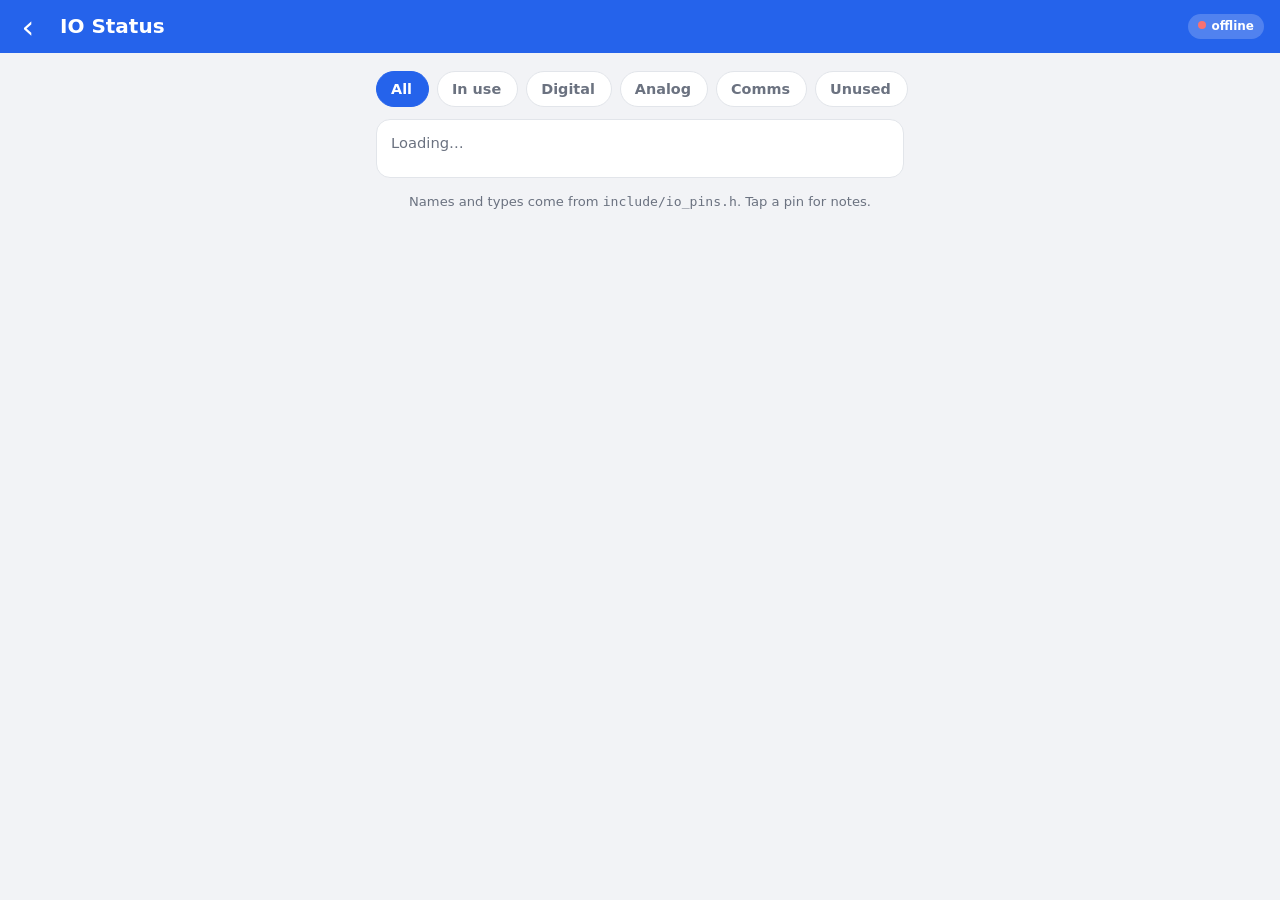
==== data/io.html @ f87aa82b "Initial commit: Gaggia Savant base firmware" ====
<!doctype html>
<html lang="en">
<head>
  <meta charset="utf-8">
  <meta name="viewport" content="width=device-width, initial-scale=1, viewport-fit=cover">
  <meta name="theme-color" content="#2563eb">
  <title>IO Status · Gaggia Savant</title>
  <link rel="stylesheet" href="style.css">
</head>
<body data-page="io">
  <header class="bar">
    <a class="back" href="/" aria-label="Back to dashboard">‹</a>
    <h1>IO Status</h1>
    <span id="conn" class="pill off">offline</span>
  </header>

  <main>
    <div class="chips" id="filters" role="tablist">
      <button class="chip active" data-f="all">All <b></b></button>
      <button class="chip" data-f="used">In use <b></b></button>
      <button class="chip" data-f="Digital">Digital <b></b></button>
      <button class="chip" data-f="Analog">Analog <b></b></button>
      <button class="chip" data-f="Communications">Comms <b></b></button>
      <button class="chip" data-f="Unused">Unused <b></b></button>
    </div>

    <ul id="pins" class="pins"><li class="muted">Loading…</li></ul>
    <p class="muted foot" id="ioFoot">Names and types come from <code>include/io_pins.h</code>. Tap a pin for notes.</p>
  </main>

  <script src="app.js"></script>
</body>
</html>
---- data/style.css ----
/* Mobile-first (portrait phone). Single column, 48px+ touch targets, 16px inputs (no iOS zoom). */
:root {
  --bg: #f2f3f6; --card: #fff; --fg: #1a1f2b; --muted: #6b7280; --line: #e2e5ea;
  --accent: #2563eb; --accent-fg: #fff; --ok: #16a34a; --warn: #d97706; --bad: #dc2626;
  --radius: 14px;
  color-scheme: light;
}
@media (prefers-color-scheme: dark) {
  :root {
    --bg: #0f1218; --card: #1a1e26; --fg: #e7e9ee; --muted: #9aa1ad; --line: #2a303b;
    --accent: #3b82f6; color-scheme: dark;
  }
}
* { box-sizing: border-box; -webkit-tap-highlight-color: transparent; }
html { -webkit-text-size-adjust: 100%; }
body {
  margin: 0; min-height: 100vh; background: var(--bg); color: var(--fg);
  font: 16px/1.45 system-ui, -apple-system, "Segoe UI", Roboto, sans-serif;
  padding-bottom: env(safe-area-inset-bottom, 0px);
}

/* ---- top bar ---- */
.bar {
  position: sticky; top: 0; z-index: 5; display: flex; align-items: center; gap: 10px;
  padding: calc(12px + env(safe-area-inset-top, 0px)) 16px 12px;
  background: var(--accent); color: var(--accent-fg);
}
.bar h1 { flex: 1; margin: 0; font-size: 1.25rem; font-weight: 700; white-space: nowrap;
          overflow: hidden; text-overflow: ellipsis; }
.back { color: inherit; text-decoration: none; font-size: 2rem; line-height: 1;
        width: 44px; height: 44px; margin: -8px 0 -8px -10px; display: grid; place-items: center; }
.pill { flex: none; font-size: .75rem; font-weight: 700; padding: 4px 10px; border-radius: 99px;
        background: rgba(255,255,255,.2); }
.pill::before { content: ""; display: inline-block; width: 8px; height: 8px; border-radius: 50%;
                margin-right: 6px; vertical-align: 1px; background: #f87171; }
.pill.on::before { background: #4ade80; } .pill.ap::before { background: #fbbf24; }

main { max-width: 560px; margin: 0 auto; padding: 16px; }
.sub { margin: 0 0 14px; color: var(--muted); text-align: center; font-size: .9rem; }

/* ---- dashboard tiles ---- */
.tiles { display: grid; gap: 12px; margin-bottom: 16px; }
.tile {
  display: grid; grid-template-columns: 56px 1fr; grid-template-rows: auto auto; align-items: center;
  column-gap: 14px; min-height: 88px; padding: 16px 18px; border-radius: var(--radius);
  background: var(--card); border: 1px solid var(--line); color: var(--fg); text-decoration: none;
  box-shadow: 0 1px 2px rgba(0,0,0,.04);
  transition: transform .08s, background .15s;
}
.tile:active { transform: scale(.98); background: color-mix(in srgb, var(--accent) 8%, var(--card)); }
.tile svg { grid-row: 1 / 3; width: 56px; height: 56px; padding: 13px; border-radius: 14px;
            background: color-mix(in srgb, var(--accent) 14%, transparent);
            fill: none; stroke: var(--accent); stroke-width: 2; stroke-linecap: round; stroke-linejoin: round; }
.tile svg circle { fill: var(--accent); stroke: none; }
.tile span { font-size: 1.2rem; font-weight: 700; align-self: end; }
.tile small { color: var(--muted); align-self: start; white-space: nowrap; overflow: hidden; text-overflow: ellipsis; }
.tile { position: relative; padding-right: 40px; }
.tile::after { content: "›"; position: absolute; right: 18px; top: 50%; transform: translateY(-50%);
               font-size: 1.8rem; color: var(--muted); }

/* ---- cards ---- */
.card { background: var(--card); border: 1px solid var(--line); border-radius: var(--radius);
        padding: 16px; margin-bottom: 14px; }
.card h2 { margin: 0 0 12px; font-size: .8rem; text-transform: uppercase; letter-spacing: .06em;
           color: var(--muted); font-weight: 700; }
.card-head { display: flex; align-items: center; justify-content: space-between; margin-bottom: 8px; }
.card-head h2 { margin: 0; }
.muted { color: var(--muted); margin: 0 0 12px; font-size: .92rem; }

.kv { margin: 0; display: grid; grid-template-columns: auto 1fr; font-variant-numeric: tabular-nums; }
.kv dt, .kv dd { padding: 9px 0; border-bottom: 1px solid var(--line); margin: 0; }
.kv dt { color: var(--muted); padding-right: 12px; }
.kv dd { text-align: right; word-break: break-word; }
.kv dt:last-of-type, .kv dd:last-of-type { border-bottom: 0; }

/* ---- forms ---- */
form { display: grid; gap: 12px; }
input[type=text], input:not([type]), input[type=password], select {
  width: 100%; font: inherit; font-size: 16px; min-height: 50px; padding: 12px 14px;
  border-radius: 10px; border: 1px solid var(--line); background: var(--bg); color: var(--fg);
}
input:focus { outline: 2px solid var(--accent); outline-offset: 1px; }
button {
  width: 100%; min-height: 50px; font: inherit; font-weight: 700; border: 0; border-radius: 10px;
  cursor: pointer; background: var(--line); color: var(--fg);
}
button:active { filter: brightness(.92); }
button.primary { background: var(--accent); color: var(--accent-fg); }
button.danger { background: color-mix(in srgb, var(--bad) 12%, transparent); color: var(--bad); }
button.danger.armed { background: var(--bad); color: #fff; }
button.ghost { background: transparent; color: var(--accent); border: 1px solid var(--accent); }
button.small { width: auto; min-height: 36px; padding: 0 16px; font-size: .9rem; }
button:disabled { opacity: .5; }
.check { display: flex; align-items: center; gap: 10px; color: var(--muted); min-height: 32px; }
.check input { width: 20px; height: 20px; margin: 0; accent-color: var(--accent); }

/* segmented control */
.seg { display: grid; grid-template-columns: 1fr 1fr; background: var(--bg); border-radius: 10px;
       padding: 4px; border: 1px solid var(--line); }
.seg input { position: absolute; opacity: 0; pointer-events: none; }
.seg span { display: grid; place-items: center; min-height: 42px; border-radius: 7px; font-weight: 600;
            color: var(--muted); }
.seg input:checked + span { background: var(--card); color: var(--fg); box-shadow: 0 1px 3px rgba(0,0,0,.12); }

/* file picker */
.file { position: relative; display: grid; place-items: center; min-height: 64px; padding: 12px;
        border: 2px dashed var(--line); border-radius: 10px; color: var(--muted); text-align: center;
        word-break: break-all; }
.file.has { border-color: var(--accent); color: var(--fg); }
.file input { position: absolute; inset: 0; opacity: 0; width: 100%; height: 100%; }
.hint { margin: -4px 0 0; font-size: .82rem; }

/* progress */
.bar-track { height: 10px; background: var(--line); border-radius: 5px; overflow: hidden; margin: 16px 0 8px; }
.bar-track span { display: block; height: 100%; width: 0; background: var(--accent); transition: width .2s; }

/* network list */
.list { list-style: none; margin: 0; padding: 0; }
.list li { display: flex; align-items: center; gap: 12px; min-height: 52px; padding: 6px 2px;
           border-bottom: 1px solid var(--line); }
.list li:last-child { border-bottom: 0; }
.list li.net { cursor: pointer; } .list li.net:active { background: var(--bg); }
.list .name { flex: 1; overflow: hidden; text-overflow: ellipsis; white-space: nowrap; font-weight: 600; }
.list .lock { width: 16px; color: var(--muted); }
.sig { display: inline-flex; align-items: flex-end; gap: 2px; height: 16px; }
.sig i { width: 4px; background: var(--line); border-radius: 1px; }
.sig i:nth-child(1) { height: 25%; } .sig i:nth-child(2) { height: 50%; }
.sig i:nth-child(3) { height: 75%; } .sig i:nth-child(4) { height: 100%; }
.sig i.on { background: var(--accent); }

#toast { position: fixed; left: 16px; right: 16px; bottom: calc(20px + env(safe-area-inset-bottom, 0px));
         max-width: 528px; margin: 0 auto; background: var(--fg); color: var(--bg); padding: 14px 16px;
         border-radius: 12px; opacity: 0; transform: translateY(10px); transition: .25s; pointer-events: none;
         text-align: center; z-index: 10; }
#toast.show { opacity: 1; transform: none; }

/* ---- IO status page ---- */
.chips { display: flex; gap: 8px; overflow-x: auto; padding: 2px 0 12px; margin: 0 -16px; padding-inline: 16px;
         scrollbar-width: none; }
.chips::-webkit-scrollbar { display: none; }
.chip { width: auto; flex: none; min-height: 36px; padding: 0 14px; border-radius: 99px; font-size: .9rem;
        font-weight: 600; background: var(--card); color: var(--muted); border: 1px solid var(--line); }
.chip b { font-weight: 600; opacity: .7; margin-left: 2px; }
.chip.active { background: var(--accent); color: var(--accent-fg); border-color: var(--accent); }
.pins { list-style: none; margin: 0; padding: 0; background: var(--card); border: 1px solid var(--line);
        border-radius: var(--radius); overflow: hidden; }
.pins > li { padding: 12px 14px; border-bottom: 1px solid var(--line); }
.pins > li:last-child { border-bottom: 0; }
.pin { display: grid; grid-template-columns: 48px 1fr auto; gap: 12px; align-items: center; cursor: pointer; }
.pin.unused { opacity: .55; }
.gp { display: grid; place-items: center; height: 40px; border-radius: 10px; background: var(--bg);
      font-weight: 700; font-variant-numeric: tabular-nums; font-size: 1.05rem; line-height: 1; }
.gp small { display: block; font-size: .6rem; color: var(--muted); font-weight: 600; margin-bottom: 2px; }
.pn { min-width: 0; }
.pn .nm { font-weight: 700; overflow: hidden; text-overflow: ellipsis; white-space: nowrap; }
.pn .meta { display: flex; flex-wrap: wrap; gap: 4px 8px; font-size: .78rem; color: var(--muted); margin-top: 2px; }
.ty { font-weight: 700; }
.ty.Digital { color: #2563eb; } .ty.Analog { color: #9333ea; } .ty.Communications { color: #0d9488; }
@media (prefers-color-scheme: dark) {
  .ty.Digital { color: #60a5fa; } .ty.Analog { color: #c084fc; } .ty.Communications { color: #2dd4bf; }
}
.st { text-align: right; font-variant-numeric: tabular-nums; }
.lv { display: inline-block; min-width: 52px; text-align: center; padding: 5px 10px; border-radius: 8px;
      font-weight: 800; font-size: .85rem; letter-spacing: .03em; }
.lv.hi { background: color-mix(in srgb, var(--ok) 18%, transparent); color: var(--ok); }
.lv.lo { background: var(--bg); color: var(--muted); }
.lv.na { background: transparent; color: var(--muted); font-weight: 600; }
.av { font-weight: 800; font-size: 1.05rem; } .av small { display: block; font-size: .72rem; color: var(--muted); font-weight: 500; }
.pnotes { display: none; margin: 8px 0 0 60px; font-size: .85rem; color: var(--muted); }
.pnotes code { font-size: .8rem; }
li.open .pnotes { display: block; }
.warn { color: var(--warn); }
.foot { text-align: center; margin-top: 14px; font-size: .82rem; }
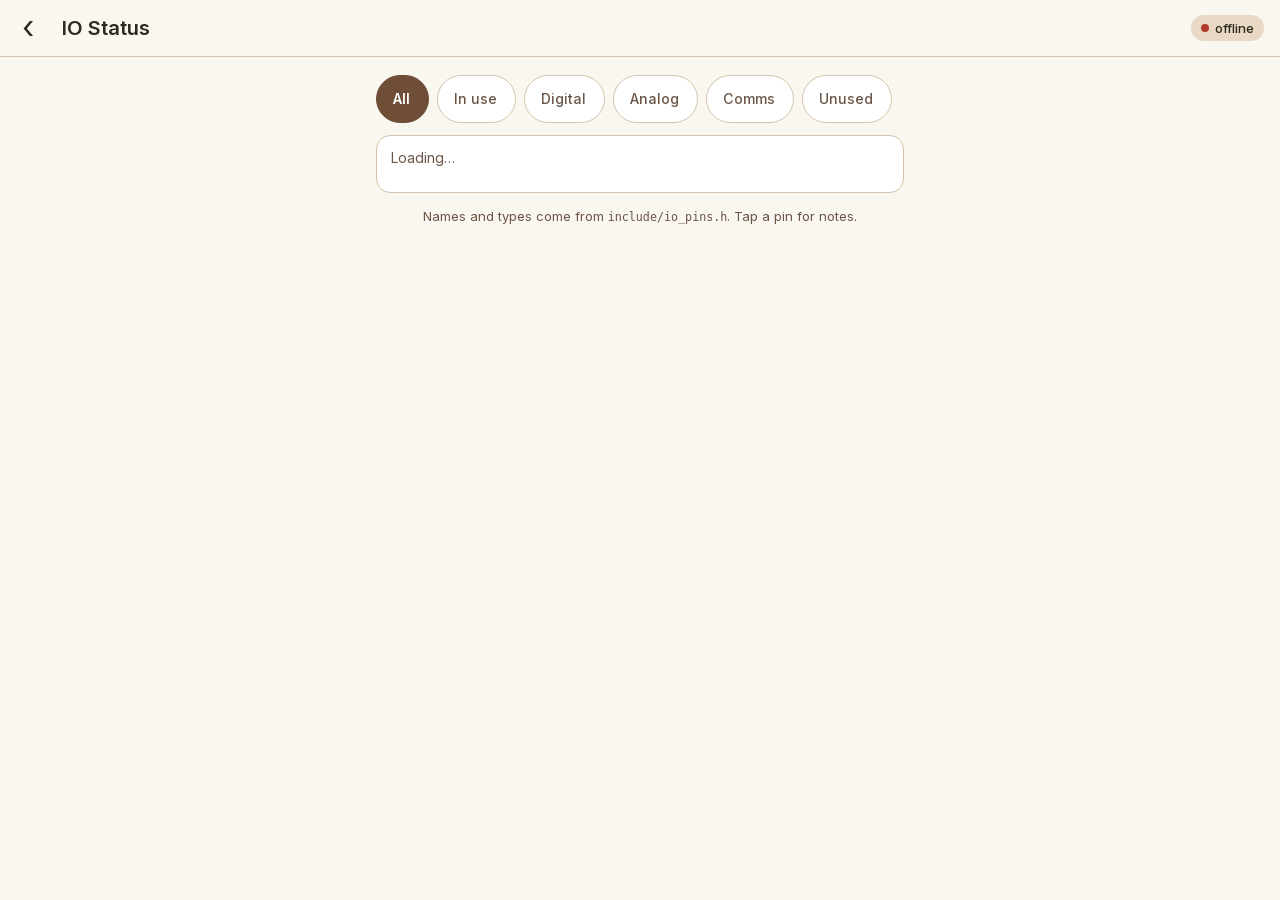
==== commit cc958a38: "Add style guide and update interface to have booth light and dark themes" ====
--- a/data/io.html
+++ b/data/io.html
@@ -3,8 +3,10 @@
 <head>
   <meta charset="utf-8">
   <meta name="viewport" content="width=device-width, initial-scale=1, viewport-fit=cover">
-  <meta name="theme-color" content="#2563eb">
-  <title>IO Status · Gaggia Savant</title>
+  <meta name="theme-color" content="#FAF6F0" media="(prefers-color-scheme: light)">
+  <meta name="theme-color" content="#121110" media="(prefers-color-scheme: dark)">
+  <script>try{var t=localStorage.getItem("theme");if(t==="light"||t==="dark")document.documentElement.dataset.theme=t}catch(e){}</script>
+  <title>IO Status · Gaggia Guru</title>
   <link rel="stylesheet" href="style.css">
 </head>
 <body data-page="io">
--- a/data/style.css
+++ b/data/style.css
@@ -1,173 +1,258 @@
-/* Mobile-first (portrait phone). Single column, 48px+ touch targets, 16px inputs (no iOS zoom). */
+/* Gaggia Guru dashboard. Colors, type and components follow docs/design_guide.md:
+   use only the tokens below in components (no raw hex), one accent-filled primary
+   action per screen, status colors only for real machine states (always with icon + label).
+   Mobile-first (portrait phone). 48px touch targets, 16px inputs (no iOS zoom). */
+
+@font-face {
+  font-family: "Inter";
+  src: url("fonts/Inter.woff2") format("woff2");   /* Latin subset, variable 400-600 */
+  font-weight: 400 600; font-style: normal; font-display: swap;
+}
+
+/* ---- tokens: light (default) ---- */
 :root {
-  --bg: #f2f3f6; --card: #fff; --fg: #1a1f2b; --muted: #6b7280; --line: #e2e5ea;
-  --accent: #2563eb; --accent-fg: #fff; --ok: #16a34a; --warn: #d97706; --bad: #dc2626;
+  --bg: #FAF6F0; --surface: #FFFFFF; --surface-raised: #E8D8C4;
+  --border: #D6C4AE; --text: #2C2B20; --text-secondary: #6B5546;
+  --accent: #6F4E37; --on-accent: #FFFFFF;
+  --success: #4F7942; --warning: #A8521F; --error: #B23A2E;
+  --hero: var(--text);                       /* hero readings: text in light mode */
+  --chart-temp: var(--accent); --chart-pressure: #2F6690;
   --radius: 14px;
   color-scheme: light;
 }
+/* ---- tokens: dark (system setting, unless the user picked Light) ---- */
 @media (prefers-color-scheme: dark) {
-  :root {
-    --bg: #0f1218; --card: #1a1e26; --fg: #e7e9ee; --muted: #9aa1ad; --line: #2a303b;
-    --accent: #3b82f6; color-scheme: dark;
+  :root:not([data-theme="light"]) {
+    --bg: #121110; --surface: #2B1B14; --surface-raised: #3A2E26;
+    --border: #3A2E26; --text: #F3E7D6; --text-secondary: #BFAE9F;
+    --accent: #D79C2B; --on-accent: #121110; --accent-highlight: #E1C78F;
+    --success: #5CB87E; --warning: #F0B35A; --error: #E65F5F;
+    --hero: var(--accent-highlight); --chart-pressure: #7FB3D5;
+    color-scheme: dark;
   }
 }
+/* ---- tokens: dark (manual toggle) — keep identical to the block above ---- */
+:root[data-theme="dark"] {
+  --bg: #121110; --surface: #2B1B14; --surface-raised: #3A2E26;
+  --border: #3A2E26; --text: #F3E7D6; --text-secondary: #BFAE9F;
+  --accent: #D79C2B; --on-accent: #121110; --accent-highlight: #E1C78F;
+  --success: #5CB87E; --warning: #F0B35A; --error: #E65F5F;
+  --hero: var(--accent-highlight); --chart-pressure: #7FB3D5;
+  color-scheme: dark;
+}
+
+[hidden] { display: none !important; }
 * { box-sizing: border-box; -webkit-tap-highlight-color: transparent; }
 html { -webkit-text-size-adjust: 100%; }
 body {
-  margin: 0; min-height: 100vh; background: var(--bg); color: var(--fg);
-  font: 16px/1.45 system-ui, -apple-system, "Segoe UI", Roboto, sans-serif;
+  margin: 0; min-height: 100vh; background: var(--bg); color: var(--text);
+  font: 400 15px/1.45 "Inter", system-ui, -apple-system, "Segoe UI", Roboto, sans-serif;
   padding-bottom: env(safe-area-inset-bottom, 0px);
 }
-
-/* ---- top bar ---- */
+/* tabular figures on readings and times only (Inter's tnum also widens hyphens in prose) */
+.kv dd, .gauge, .gp, .st, .chip b { font-variant-numeric: tabular-nums; }
+:focus-visible { outline: 2px solid var(--accent); outline-offset: 2px; }
+code { font-size: .9em; }
+
+/* ---- status icons (mask, so they take the current text color) ---- */
+.ico { flex: none; display: inline-block; width: 18px; height: 18px; background: currentColor;
+       -webkit-mask: var(--ico) center / contain no-repeat; mask: var(--ico) center / contain no-repeat; }
+.ico.sm { width: 14px; height: 14px; }
+.ico-warn  { --ico: url("data:image/svg+xml,<svg xmlns='http://www.w3.org/2000/svg' viewBox='0 0 24 24'><path fill-rule='evenodd' d='M12 2 1 21h22L12 2zm-1 7h2v6h-2V9zm0 8h2v2h-2v-2z'/></svg>"); }
+.ico-error { --ico: url("data:image/svg+xml,<svg xmlns='http://www.w3.org/2000/svg' viewBox='0 0 24 24'><path fill-rule='evenodd' d='M12 2a10 10 0 1 0 0 20 10 10 0 0 0 0-20zm-1 5h2v7h-2V7zm0 9h2v2h-2v-2z'/></svg>"); }
+.ico-ok    { --ico: url("data:image/svg+xml,<svg xmlns='http://www.w3.org/2000/svg' viewBox='0 0 24 24'><path fill-rule='evenodd' d='M12 2a10 10 0 1 0 0 20 10 10 0 0 0 0-20zm-1.2 14.2-4.3-4.3 1.4-1.4 2.9 2.9 6-6 1.4 1.4-7.4 7.4z'/></svg>"); }
+
+/* ---- top bar (calm: page background, not accent) ---- */
 .bar {
   position: sticky; top: 0; z-index: 5; display: flex; align-items: center; gap: 10px;
-  padding: calc(12px + env(safe-area-inset-top, 0px)) 16px 12px;
-  background: var(--accent); color: var(--accent-fg);
-}
-.bar h1 { flex: 1; margin: 0; font-size: 1.25rem; font-weight: 700; white-space: nowrap;
+  padding: calc(10px + env(safe-area-inset-top, 0px)) 16px 10px;
+  background: var(--bg); color: var(--text); border-bottom: 1px solid var(--border);
+}
+.bar h1 { flex: 1; margin: 0; font-size: 20px; font-weight: 600; white-space: nowrap;
           overflow: hidden; text-overflow: ellipsis; }
-.back { color: inherit; text-decoration: none; font-size: 2rem; line-height: 1;
-        width: 44px; height: 44px; margin: -8px 0 -8px -10px; display: grid; place-items: center; }
-.pill { flex: none; font-size: .75rem; font-weight: 700; padding: 4px 10px; border-radius: 99px;
-        background: rgba(255,255,255,.2); }
-.pill::before { content: ""; display: inline-block; width: 8px; height: 8px; border-radius: 50%;
-                margin-right: 6px; vertical-align: 1px; background: #f87171; }
-.pill.on::before { background: #4ade80; } .pill.ap::before { background: #fbbf24; }
+.back { color: inherit; text-decoration: none; font-size: 32px; line-height: 1; border-radius: 10px;
+        width: 48px; height: 48px; margin: -6px 0 -6px -12px; display: grid; place-items: center; }
+/* connection: colored dot + text label */
+.pill { flex: none; display: inline-flex; align-items: center; gap: 6px; font-size: 13px; font-weight: 500;
+        padding: 4px 10px; border-radius: 99px; background: var(--surface-raised); color: var(--text); }
+.pill::before { content: ""; width: 8px; height: 8px; border-radius: 50%; background: var(--error); }
+.pill.on::before { background: var(--success); } .pill.ap::before { background: var(--warning); }
 
 main { max-width: 560px; margin: 0 auto; padding: 16px; }
-.sub { margin: 0 0 14px; color: var(--muted); text-align: center; font-size: .9rem; }
+.sub { margin: 0 0 14px; color: var(--text-secondary); text-align: center; font-size: 13px; }
+
+/* ---- critical / warning banner, directly under the header ---- */
+.banner { display: flex; gap: 12px; align-items: flex-start; margin: 0 0 14px; padding: 14px 16px;
+          border-radius: var(--radius); background: var(--surface); border: 1px solid var(--warning);
+          border-left-width: 6px; }
+.banner .ico { width: 22px; height: 22px; color: var(--warning); margin-top: 1px; }
+.banner b { display: block; font-size: 15px; font-weight: 600; color: var(--warning); }
+.banner p { margin: 2px 0 0; color: var(--text); }
+.banner.bad { border-color: var(--error); }
+.banner.bad .ico, .banner.bad b { color: var(--error); }
 
 /* ---- dashboard tiles ---- */
-.tiles { display: grid; gap: 12px; margin-bottom: 16px; }
+.tiles { display: grid; gap: 12px; margin-bottom: 14px; }
 .tile {
-  display: grid; grid-template-columns: 56px 1fr; grid-template-rows: auto auto; align-items: center;
-  column-gap: 14px; min-height: 88px; padding: 16px 18px; border-radius: var(--radius);
-  background: var(--card); border: 1px solid var(--line); color: var(--fg); text-decoration: none;
-  box-shadow: 0 1px 2px rgba(0,0,0,.04);
-  transition: transform .08s, background .15s;
-}
-.tile:active { transform: scale(.98); background: color-mix(in srgb, var(--accent) 8%, var(--card)); }
-.tile svg { grid-row: 1 / 3; width: 56px; height: 56px; padding: 13px; border-radius: 14px;
-            background: color-mix(in srgb, var(--accent) 14%, transparent);
-            fill: none; stroke: var(--accent); stroke-width: 2; stroke-linecap: round; stroke-linejoin: round; }
-.tile svg circle { fill: var(--accent); stroke: none; }
-.tile span { font-size: 1.2rem; font-weight: 700; align-self: end; }
-.tile small { color: var(--muted); align-self: start; white-space: nowrap; overflow: hidden; text-overflow: ellipsis; }
-.tile { position: relative; padding-right: 40px; }
-.tile::after { content: "›"; position: absolute; right: 18px; top: 50%; transform: translateY(-50%);
-               font-size: 1.8rem; color: var(--muted); }
+  position: relative; display: grid; grid-template-columns: 52px 1fr; grid-template-rows: auto auto;
+  align-items: center; column-gap: 14px; min-height: 84px; padding: 16px 40px 16px 16px;
+  border-radius: var(--radius); background: var(--surface); border: 1px solid var(--border);
+  color: var(--text); text-decoration: none; transition: transform .08s, background .15s;
+}
+.tile:active { transform: scale(.98); background: var(--surface-raised); }
+.tile svg { grid-row: 1 / 3; width: 52px; height: 52px; padding: 13px; border-radius: 12px;
+            background: var(--surface-raised); fill: none; stroke: var(--text-secondary); stroke-width: 2;
+            stroke-linecap: round; stroke-linejoin: round; }
+.tile svg circle { fill: var(--text-secondary); stroke: none; }
+.tile span { font-size: 17px; font-weight: 600; align-self: end; }
+.tile small { font-size: 13px; color: var(--text-secondary); align-self: start;
+              white-space: nowrap; overflow: hidden; text-overflow: ellipsis; }
+.tile::after { content: "›"; position: absolute; right: 16px; top: 50%; transform: translateY(-50%);
+               font-size: 28px; color: var(--text-secondary); }
 
 /* ---- cards ---- */
-.card { background: var(--card); border: 1px solid var(--line); border-radius: var(--radius);
+.card { background: var(--surface); border: 1px solid var(--border); border-radius: var(--radius);
         padding: 16px; margin-bottom: 14px; }
-.card h2 { margin: 0 0 12px; font-size: .8rem; text-transform: uppercase; letter-spacing: .06em;
-           color: var(--muted); font-weight: 700; }
-.card-head { display: flex; align-items: center; justify-content: space-between; margin-bottom: 8px; }
+.card h2 { margin: 0 0 12px; font-size: 15px; font-weight: 600; color: var(--text); }
+.card-head { display: flex; align-items: center; justify-content: space-between; gap: 8px; margin-bottom: 10px; }
 .card-head h2 { margin: 0; }
-.muted { color: var(--muted); margin: 0 0 12px; font-size: .92rem; }
-
-.kv { margin: 0; display: grid; grid-template-columns: auto 1fr; font-variant-numeric: tabular-nums; }
-.kv dt, .kv dd { padding: 9px 0; border-bottom: 1px solid var(--line); margin: 0; }
-.kv dt { color: var(--muted); padding-right: 12px; }
+.muted { color: var(--text-secondary); margin: 0 0 12px; font-size: 14px; }
+
+.kv { margin: 0; display: grid; grid-template-columns: auto 1fr; }
+.kv dt, .kv dd { padding: 9px 0; border-bottom: 1px solid var(--border); margin: 0; }
+.kv dt { color: var(--text-secondary); padding-right: 12px; font-size: 14px; }
 .kv dd { text-align: right; word-break: break-word; }
 .kv dt:last-of-type, .kv dd:last-of-type { border-bottom: 0; }
 
 /* ---- forms ---- */
 form { display: grid; gap: 12px; }
-input[type=text], input:not([type]), input[type=password], select {
-  width: 100%; font: inherit; font-size: 16px; min-height: 50px; padding: 12px 14px;
-  border-radius: 10px; border: 1px solid var(--line); background: var(--bg); color: var(--fg);
-}
-input:focus { outline: 2px solid var(--accent); outline-offset: 1px; }
+input[type=text], input:not([type]), input[type=password], input[type=number], select {
+  width: 100%; font: inherit; font-size: 16px; min-height: 48px; padding: 11px 14px;
+  border-radius: 10px; border: 1px solid var(--text-secondary);   /* inputs need a 3:1 outline */
+  background: var(--bg); color: var(--text);
+}
+::placeholder { color: var(--text-secondary); opacity: 1; }
+input:focus { outline: 2px solid var(--accent); outline-offset: 2px; }
+
+/* buttons: default = secondary (outline); .primary = the one accent-filled action per screen */
 button {
-  width: 100%; min-height: 50px; font: inherit; font-weight: 700; border: 0; border-radius: 10px;
-  cursor: pointer; background: var(--line); color: var(--fg);
-}
-button:active { filter: brightness(.92); }
-button.primary { background: var(--accent); color: var(--accent-fg); }
-button.danger { background: color-mix(in srgb, var(--bad) 12%, transparent); color: var(--bad); }
-button.danger.armed { background: var(--bad); color: #fff; }
-button.ghost { background: transparent; color: var(--accent); border: 1px solid var(--accent); }
-button.small { width: auto; min-height: 36px; padding: 0 16px; font-size: .9rem; }
-button:disabled { opacity: .5; }
-.check { display: flex; align-items: center; gap: 10px; color: var(--muted); min-height: 32px; }
-.check input { width: 20px; height: 20px; margin: 0; accent-color: var(--accent); }
-
-/* segmented control */
-.seg { display: grid; grid-template-columns: 1fr 1fr; background: var(--bg); border-radius: 10px;
-       padding: 4px; border: 1px solid var(--line); }
+  width: 100%; min-height: 48px; font: inherit; font-size: 15px; font-weight: 600; border-radius: 12px;
+  cursor: pointer; background: transparent; color: var(--accent); border: 1px solid var(--accent);
+}
+button:active { background: var(--surface-raised); }
+button.primary { background: var(--accent); color: var(--on-accent); border-color: var(--accent); font-size: 17px; }
+button.primary:active { filter: brightness(.92); }
+/* two-tap confirm (destructive): the armed state is a real warning, so it uses error + label */
+button.armed { color: var(--error); border: 2px solid var(--error); }
+button.small { width: auto; padding: 0 18px; }
+button:disabled { opacity: .4; cursor: default; }
+.check { display: flex; align-items: center; gap: 12px; color: var(--text-secondary); min-height: 48px; }
+.check input { width: 22px; height: 22px; margin: 0; accent-color: var(--accent); }
+
+/* segmented control (a toggle: 3:1 outline, selected segment = accent like an active tab) */
+.seg { display: grid; grid-auto-flow: column; grid-auto-columns: 1fr; gap: 4px; padding: 4px;
+       background: var(--bg); border-radius: 12px; border: 1px solid var(--text-secondary); }
+.seg label { position: relative; }
 .seg input { position: absolute; opacity: 0; pointer-events: none; }
-.seg span { display: grid; place-items: center; min-height: 42px; border-radius: 7px; font-weight: 600;
-            color: var(--muted); }
-.seg input:checked + span { background: var(--card); color: var(--fg); box-shadow: 0 1px 3px rgba(0,0,0,.12); }
+.seg span { display: grid; place-items: center; min-height: 44px; border-radius: 9px; font-weight: 500;
+            color: var(--text-secondary); cursor: pointer; }
+.seg input:checked + span { background: var(--accent); color: var(--on-accent); font-weight: 600; }
+.seg input:focus-visible + span { outline: 2px solid var(--accent); outline-offset: 2px; }
 
 /* file picker */
 .file { position: relative; display: grid; place-items: center; min-height: 64px; padding: 12px;
-        border: 2px dashed var(--line); border-radius: 10px; color: var(--muted); text-align: center;
-        word-break: break-all; }
-.file.has { border-color: var(--accent); color: var(--fg); }
+        border: 2px dashed var(--text-secondary); border-radius: 12px; color: var(--text-secondary);
+        text-align: center; word-break: break-all; }
+.file.has { border-style: solid; border-color: var(--accent); color: var(--text); }
 .file input { position: absolute; inset: 0; opacity: 0; width: 100%; height: 100%; }
-.hint { margin: -4px 0 0; font-size: .82rem; }
+.hint { margin: -4px 0 0; font-size: 13px; }
 
 /* progress */
-.bar-track { height: 10px; background: var(--line); border-radius: 5px; overflow: hidden; margin: 16px 0 8px; }
+.bar-track { height: 10px; background: var(--surface-raised); border-radius: 5px; overflow: hidden; margin: 16px 0 8px; }
 .bar-track span { display: block; height: 100%; width: 0; background: var(--accent); transition: width .2s; }
 
 /* network list */
 .list { list-style: none; margin: 0; padding: 0; }
-.list li { display: flex; align-items: center; gap: 12px; min-height: 52px; padding: 6px 2px;
-           border-bottom: 1px solid var(--line); }
+.list li { display: flex; align-items: center; gap: 12px; min-height: 52px; padding: 6px 4px;
+           border-bottom: 1px solid var(--border); }
 .list li:last-child { border-bottom: 0; }
-.list li.net { cursor: pointer; } .list li.net:active { background: var(--bg); }
-.list .name { flex: 1; overflow: hidden; text-overflow: ellipsis; white-space: nowrap; font-weight: 600; }
-.list .lock { width: 16px; color: var(--muted); }
+.list li.net { cursor: pointer; border-radius: 8px; } .list li.net:active { background: var(--surface-raised); }
+.list .name { flex: 1; overflow: hidden; text-overflow: ellipsis; white-space: nowrap; font-weight: 500; }
+.list .lock { width: 16px; color: var(--text-secondary); }
 .sig { display: inline-flex; align-items: flex-end; gap: 2px; height: 16px; }
-.sig i { width: 4px; background: var(--line); border-radius: 1px; }
+.sig i { width: 4px; background: var(--border); border-radius: 1px; }
 .sig i:nth-child(1) { height: 25%; } .sig i:nth-child(2) { height: 50%; }
 .sig i:nth-child(3) { height: 75%; } .sig i:nth-child(4) { height: 100%; }
-.sig i.on { background: var(--accent); }
+.sig i.on { background: var(--text-secondary); }
 
 #toast { position: fixed; left: 16px; right: 16px; bottom: calc(20px + env(safe-area-inset-bottom, 0px));
-         max-width: 528px; margin: 0 auto; background: var(--fg); color: var(--bg); padding: 14px 16px;
+         max-width: 528px; margin: 0 auto; background: var(--text); color: var(--bg); padding: 14px 16px;
          border-radius: 12px; opacity: 0; transform: translateY(10px); transition: .25s; pointer-events: none;
          text-align: center; z-index: 10; }
 #toast.show { opacity: 1; transform: none; }
 
 /* ---- IO status page ---- */
-.chips { display: flex; gap: 8px; overflow-x: auto; padding: 2px 0 12px; margin: 0 -16px; padding-inline: 16px;
+.chips { display: flex; gap: 8px; overflow-x: auto; margin: 0 -16px; padding: 2px 16px 12px;
          scrollbar-width: none; }
 .chips::-webkit-scrollbar { display: none; }
-.chip { width: auto; flex: none; min-height: 36px; padding: 0 14px; border-radius: 99px; font-size: .9rem;
-        font-weight: 600; background: var(--card); color: var(--muted); border: 1px solid var(--line); }
-.chip b { font-weight: 600; opacity: .7; margin-left: 2px; }
-.chip.active { background: var(--accent); color: var(--accent-fg); border-color: var(--accent); }
-.pins { list-style: none; margin: 0; padding: 0; background: var(--card); border: 1px solid var(--line);
+.chip { width: auto; flex: none; min-height: 48px; padding: 0 16px; border-radius: 99px; font-size: 14px;
+        font-weight: 500; background: var(--surface); color: var(--text-secondary); border: 1px solid var(--border); }
+.chip b { font-weight: 500; margin-left: 2px; }
+.chip.active { background: var(--accent); color: var(--on-accent); border-color: var(--accent); font-weight: 600; }
+.pins { list-style: none; margin: 0; padding: 0; background: var(--surface); border: 1px solid var(--border);
         border-radius: var(--radius); overflow: hidden; }
-.pins > li { padding: 12px 14px; border-bottom: 1px solid var(--line); }
+.pins > li { padding: 12px 14px; border-bottom: 1px solid var(--border); }
 .pins > li:last-child { border-bottom: 0; }
-.pin { display: grid; grid-template-columns: 48px 1fr auto; gap: 12px; align-items: center; cursor: pointer; }
+.pin { display: grid; grid-template-columns: 48px 1fr auto; gap: 12px; align-items: center; cursor: pointer; min-height: 40px; }
 .pin.unused { opacity: .55; }
-.gp { display: grid; place-items: center; height: 40px; border-radius: 10px; background: var(--bg);
-      font-weight: 700; font-variant-numeric: tabular-nums; font-size: 1.05rem; line-height: 1; }
-.gp small { display: block; font-size: .6rem; color: var(--muted); font-weight: 600; margin-bottom: 2px; }
+.gp { display: grid; place-items: center; height: 40px; border-radius: 10px; background: var(--surface-raised);
+      font-weight: 600; font-size: 16px; line-height: 1; }
+.gp small { display: block; font-size: 10px; color: var(--text-secondary); font-weight: 500; margin-bottom: 2px; }
 .pn { min-width: 0; }
-.pn .nm { font-weight: 700; overflow: hidden; text-overflow: ellipsis; white-space: nowrap; }
-.pn .meta { display: flex; flex-wrap: wrap; gap: 4px 8px; font-size: .78rem; color: var(--muted); margin-top: 2px; }
-.ty { font-weight: 700; }
-.ty.Digital { color: #2563eb; } .ty.Analog { color: #9333ea; } .ty.Communications { color: #0d9488; }
-@media (prefers-color-scheme: dark) {
-  .ty.Digital { color: #60a5fa; } .ty.Analog { color: #c084fc; } .ty.Communications { color: #2dd4bf; }
-}
-.st { text-align: right; font-variant-numeric: tabular-nums; }
+.pn .nm { font-weight: 600; overflow: hidden; text-overflow: ellipsis; white-space: nowrap; }
+.pn .meta { display: flex; flex-wrap: wrap; align-items: center; gap: 4px 8px; font-size: 13px;
+            color: var(--text-secondary); margin-top: 2px; }
+.ty { font-weight: 600; }
+.pnote { display: inline-flex; align-items: center; gap: 4px; color: var(--text); }
+.st { text-align: right; }
 .lv { display: inline-block; min-width: 52px; text-align: center; padding: 5px 10px; border-radius: 8px;
-      font-weight: 800; font-size: .85rem; letter-spacing: .03em; }
-.lv.hi { background: color-mix(in srgb, var(--ok) 18%, transparent); color: var(--ok); }
-.lv.lo { background: var(--bg); color: var(--muted); }
-.lv.na { background: transparent; color: var(--muted); font-weight: 600; }
-.av { font-weight: 800; font-size: 1.05rem; } .av small { display: block; font-size: .72rem; color: var(--muted); font-weight: 500; }
-.pnotes { display: none; margin: 8px 0 0 60px; font-size: .85rem; color: var(--muted); }
-.pnotes code { font-size: .8rem; }
+      font-weight: 600; font-size: 13px; letter-spacing: .03em; }
+.lv.hi { background: var(--text); color: var(--surface); }
+.lv.lo { border: 1px solid var(--border); color: var(--text-secondary); }
+.lv.na { color: var(--text-secondary); font-weight: 500; }
+.av { font-weight: 600; font-size: 16px; } .av small { display: block; font-size: 12px; color: var(--text-secondary); font-weight: 400; }
+.pnotes { display: none; margin: 8px 0 0 60px; font-size: 13px; color: var(--text-secondary); }
 li.open .pnotes { display: block; }
-.warn { color: var(--warn); }
-.foot { text-align: center; margin-top: 14px; font-size: .82rem; }
+.foot { text-align: center; margin-top: 14px; font-size: 13px; }
+
+/* ---- machine card ---- */
+/* state chip: idle = neutral; brewing / steam / hot water = accent (active, not a status
+   color); paused = warning, fault = error, both with icon + label. */
+.state { display: inline-flex; align-items: center; gap: 6px; font-size: 13px; font-weight: 600;
+         padding: 5px 12px; border-radius: 99px; background: var(--surface-raised); color: var(--text-secondary); }
+.state.brewing, .state.steam, .state.hot_water { background: var(--accent); color: var(--on-accent); }
+.state.inhibited { background: var(--surface); color: var(--warning); box-shadow: inset 0 0 0 1px var(--warning); }
+.state.fault { background: var(--surface); color: var(--error); box-shadow: inset 0 0 0 2px var(--error); }
+.gauges { display: grid; grid-template-columns: repeat(2, minmax(0, 1fr)); gap: 8px; margin-bottom: 8px; }
+.gauge:first-child { grid-column: 1 / -1; }   /* boiler = the hero reading, full width */
+.gauge { display: grid; justify-items: center; padding: 10px 4px; border-radius: 12px; background: var(--bg);
+         min-width: 0; text-align: center; }
+.gauge small { font-size: 13px; color: var(--text-secondary); font-weight: 500; }
+.gauge b { font-size: 32px; font-weight: 600; line-height: 1.15; color: var(--hero); letter-spacing: -.01em; }
+.gauge span { display: inline-flex; align-items: center; gap: 4px; font-size: 13px; color: var(--text-secondary);
+              white-space: nowrap; }
+.gauge span.ok { color: var(--success); font-weight: 600; }
+
+/* ---- settings form ---- */
+.field { display: grid; gap: 4px; }
+.field span { font-size: 13px; color: var(--text-secondary); font-weight: 500; }
+.row2, .row3 { display: grid; gap: 10px; grid-template-columns: repeat(2, minmax(0, 1fr)); }
+.row3 { grid-template-columns: repeat(3, minmax(0, 1fr)); }
+
+/* ---- machine graph ---- */
+.graph { display: block; width: 100%; height: 200px; margin: 4px 0 6px; }
+.legend { display: flex; flex-wrap: wrap; gap: 4px 14px; font-size: 13px; color: var(--text-secondary); margin-bottom: 10px; }
+.legend span { display: inline-flex; align-items: center; gap: 6px; }
+.sw { display: inline-block; width: 18px; border-top: 2px solid var(--chart-temp); }
+.sw.press { border-top-color: var(--chart-pressure); }
+.sw.dash { border-top-style: dashed; }
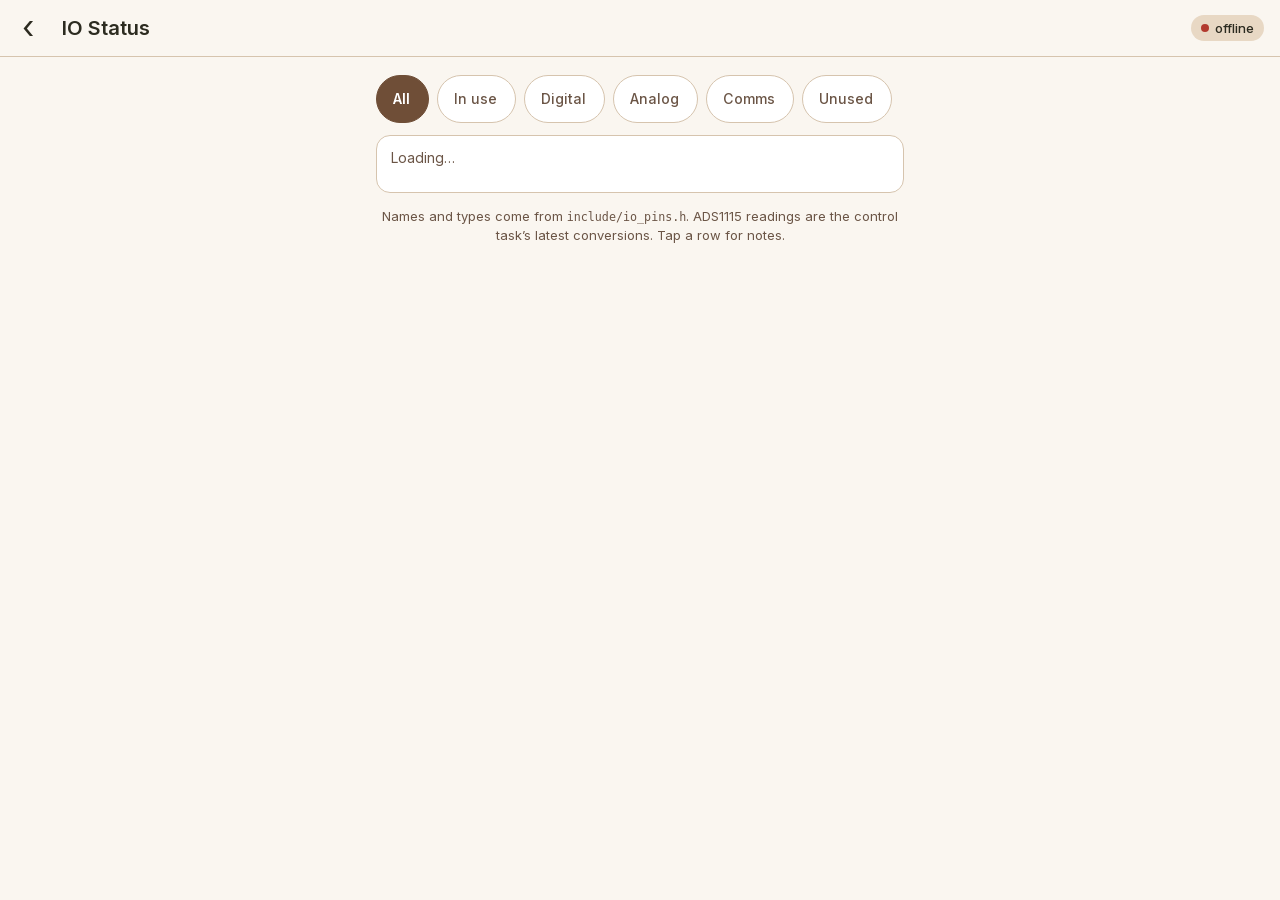
==== commit b56e0b58: "Add ADS1115 inputs to the IO Status page" ====
--- a/data/io.html
+++ b/data/io.html
@@ -27,7 +27,11 @@
     </div>
 
     <ul id="pins" class="pins"><li class="muted">Loading…</li></ul>
-    <p class="muted foot" id="ioFoot">Names and types come from <code>include/io_pins.h</code>. Tap a pin for notes.</p>
+
+    <h2 class="sect" id="adcHead" hidden>ADS1115 analog inputs · I²C 0x48</h2>
+    <ul id="adc" class="pins" hidden></ul>
+
+    <p class="muted foot" id="ioFoot">Names and types come from <code>include/io_pins.h</code>. ADS1115 readings are the control task’s latest conversions. Tap a row for notes.</p>
   </main>
 
   <script src="app.js"></script>
--- a/data/style.css
+++ b/data/style.css
@@ -223,6 +223,7 @@
 .av { font-weight: 600; font-size: 16px; } .av small { display: block; font-size: 12px; color: var(--text-secondary); font-weight: 400; }
 .pnotes { display: none; margin: 8px 0 0 60px; font-size: 13px; color: var(--text-secondary); }
 li.open .pnotes { display: block; }
+.sect { margin: 20px 4px 8px; font-size: 13px; font-weight: 600; color: var(--text-secondary); }
 .foot { text-align: center; margin-top: 14px; font-size: 13px; }
 
 /* ---- machine card ---- */
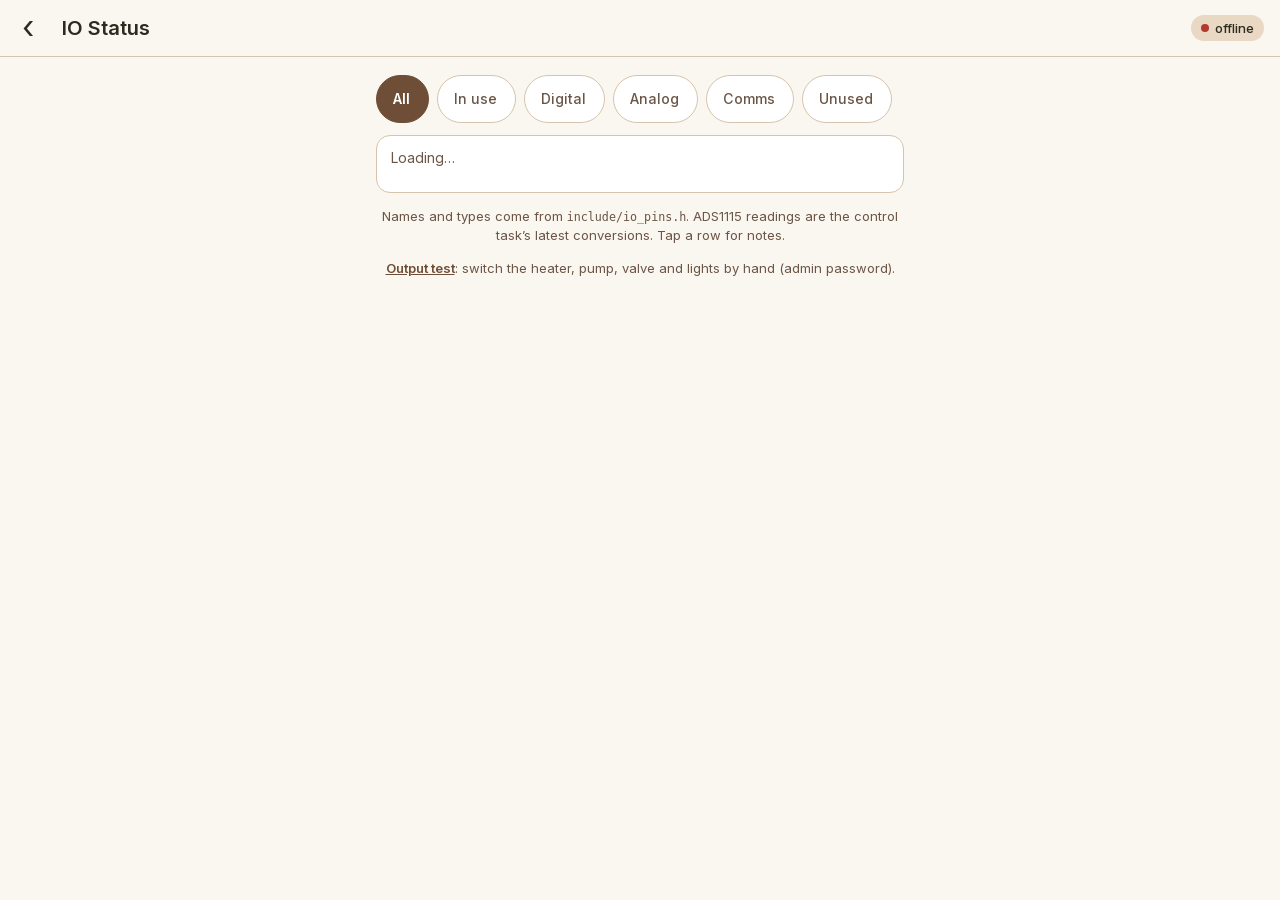
==== commit e5fd13ae: "Add test mode" ====
--- a/data/io.html
+++ b/data/io.html
@@ -32,6 +32,7 @@
     <ul id="adc" class="pins" hidden></ul>
 
     <p class="muted foot" id="ioFoot">Names and types come from <code>include/io_pins.h</code>. ADS1115 readings are the control task’s latest conversions. Tap a row for notes.</p>
+    <p class="muted foot"><a href="test.html">Output test</a>: switch the heater, pump, valve and lights by hand (admin password).</p>
   </main>
 
   <script src="app.js"></script>
--- a/data/style.css
+++ b/data/style.css
@@ -225,6 +225,7 @@
 li.open .pnotes { display: block; }
 .sect { margin: 20px 4px 8px; font-size: 13px; font-weight: 600; color: var(--text-secondary); }
 .foot { text-align: center; margin-top: 14px; font-size: 13px; }
+.foot a { color: var(--accent); font-weight: 600; }   /* tappable = accent */
 
 /* ---- machine card ---- */
 /* state chip: idle = neutral; brewing / steam / hot water = accent (active, not a status
@@ -232,7 +233,7 @@
 .state { display: inline-flex; align-items: center; gap: 6px; font-size: 13px; font-weight: 600;
          padding: 5px 12px; border-radius: 99px; background: var(--surface-raised); color: var(--text-secondary); }
 .state.brewing, .state.steam, .state.hot_water { background: var(--accent); color: var(--on-accent); }
-.state.inhibited { background: var(--surface); color: var(--warning); box-shadow: inset 0 0 0 1px var(--warning); }
+.state.inhibited, .state.test { background: var(--surface); color: var(--warning); box-shadow: inset 0 0 0 1px var(--warning); }
 .state.fault { background: var(--surface); color: var(--error); box-shadow: inset 0 0 0 2px var(--error); }
 .gauges { display: grid; grid-template-columns: repeat(2, minmax(0, 1fr)); gap: 8px; margin-bottom: 8px; }
 .gauge:first-child { grid-column: 1 / -1; }   /* boiler = the hero reading, full width */
@@ -249,6 +250,19 @@
 .field span { font-size: 13px; color: var(--text-secondary); font-weight: 500; }
 .row2, .row3 { display: grid; gap: 10px; grid-template-columns: repeat(2, minmax(0, 1fr)); }
 .row3 { grid-template-columns: repeat(3, minmax(0, 1fr)); }
+input:disabled { opacity: .4; }
+
+/* ---- output test page: one row per output (name + live state, Off/On control) ---- */
+.orow { display: grid; grid-template-columns: minmax(0, 1fr) minmax(0, 170px); gap: 8px 12px; align-items: center;
+        padding: 10px 0; border-bottom: 1px solid var(--border); }
+.orow:last-child { border-bottom: 0; padding-bottom: 0; }
+.orow b { display: block; font-weight: 600; }
+.orow small { display: flex; align-items: center; gap: 4px; font-size: 13px; color: var(--text-secondary);
+              font-variant-numeric: tabular-nums; }
+.orow small.warn { color: var(--warning); font-weight: 600; }   /* held off / stopped: real states */
+.orow .wide { grid-column: 1 / -1; }
+.seg input:disabled + span { opacity: .4; cursor: default; }
+#stopBtn, #startBtn { margin-top: 4px; }
 
 /* ---- machine graph ---- */
 .graph { display: block; width: 100%; height: 200px; margin: 4px 0 6px; }
